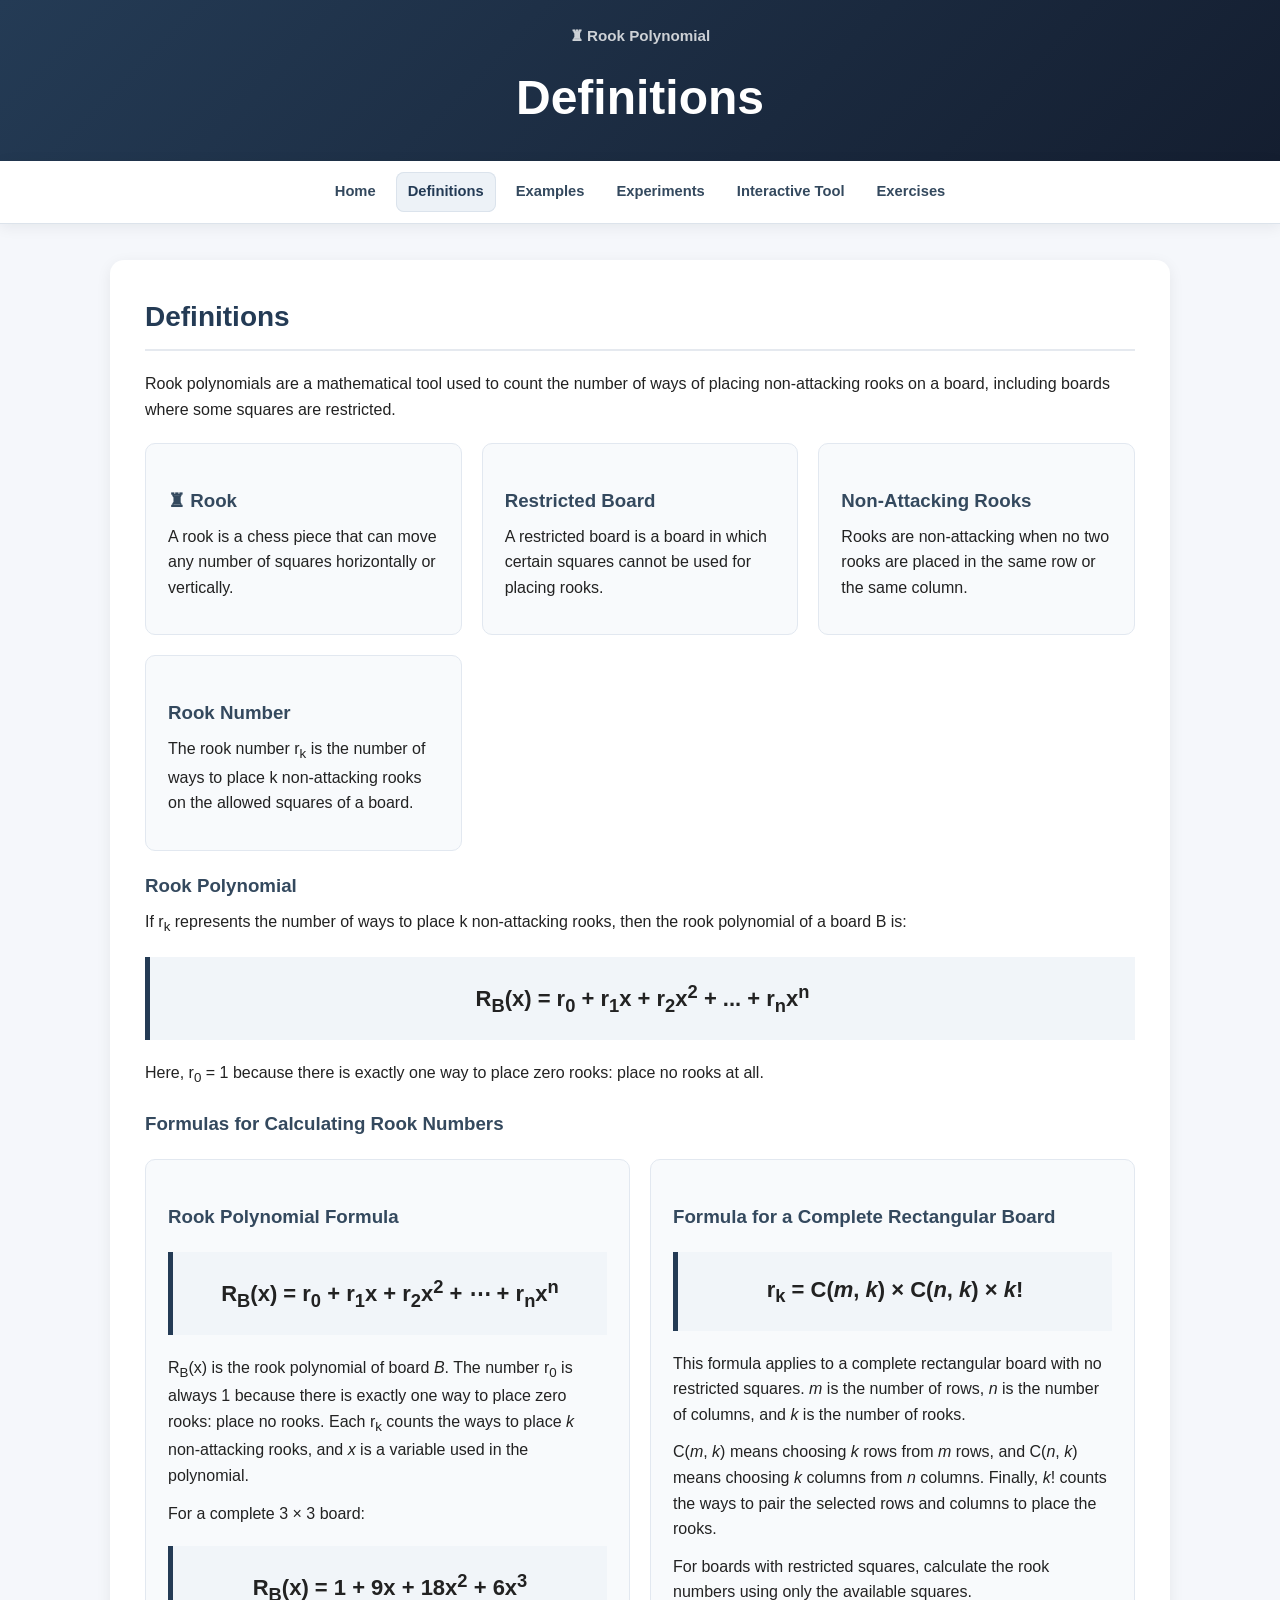
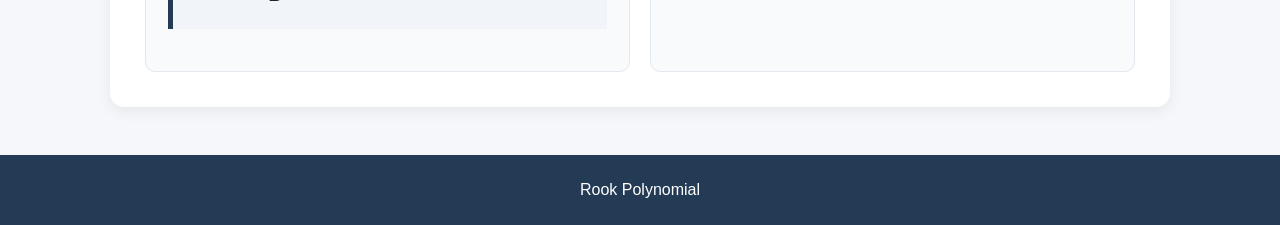
==== definitions.html @ cd8b01ed "Improve website design and fix quiz scrolling" ====
<!DOCTYPE html>
<html lang="en">
<head>
    <meta charset="UTF-8">
    <meta name="viewport" content="width=device-width, initial-scale=1.0">
    <meta name="theme-color" content="#17283d">
    <title>Definitions | Rook Polynomial</title>
    <link rel="stylesheet" href="style.css">
    <script src="script.js" defer></script>
</head>
<body class="section-page page-definitions">
    <header class="section-header">
        <a class="section-brand" href="index.html">♜ Rook Polynomial</a>
        <h1>Definitions</h1>
    </header>
    <nav class="site-nav" aria-label="Section navigation">
        <a href="index.html">Home</a>
        <a href="definitions.html">Definitions</a>
        <a href="examples.html">Examples</a>
        <a href="experiments.html">Experiments</a>
        <a href="tool.html">Interactive Tool</a>
        <a href="exercises.html">Exercises</a>
    </nav>
    <main class="section-main">
<section id="definitions" class="content-section">
    <h2>Definitions</h2>

    <p>
        Rook polynomials are a mathematical tool used to count
        the number of ways of placing non-attacking rooks on a
        board, including boards where some squares are restricted.
    </p>


    <div class="card-container">

        <div class="card">
            <h3>♜ Rook</h3>

            <p>
                A rook is a chess piece that can move any number
                of squares horizontally or vertically.
            </p>
        </div>


        <div class="card">
            <h3>Restricted Board</h3>

            <p>
                A restricted board is a board in which certain
                squares cannot be used for placing rooks.
            </p>
        </div>


        <div class="card">
            <h3>Non-Attacking Rooks</h3>

            <p>
                Rooks are non-attacking when no two rooks are
                placed in the same row or the same column.
            </p>
        </div>


        <div class="card">
            <h3>Rook Number</h3>

            <p>
                The rook number r<sub>k</sub> is the number of ways
                to place k non-attacking rooks on the allowed
                squares of a board.
            </p>
        </div>

    </div>


    <h3>Rook Polynomial</h3>

    <p>
        If r<sub>k</sub> represents the number of ways to place
        k non-attacking rooks, then the rook polynomial of a
        board B is:
    </p>


    <div class="formula">
        R<sub>B</sub>(x) =
        r<sub>0</sub> +
        r<sub>1</sub>x +
        r<sub>2</sub>x<sup>2</sup> +
        ... +
        r<sub>n</sub>x<sup>n</sup>
    </div>


    <p>
        Here, r<sub>0</sub> = 1 because there is exactly one way
        to place zero rooks: place no rooks at all.
    </p>

    <h3>Formulas for Calculating Rook Numbers</h3>

    <div class="card-container">
        <div class="card">
            <h3>Rook Polynomial Formula</h3>

            <div class="formula">
                R<sub>B</sub>(x) =
                r<sub>0</sub> +
                r<sub>1</sub>x +
                r<sub>2</sub>x<sup>2</sup> +
                &ctdot; +
                r<sub>n</sub>x<sup>n</sup>
            </div>

            <p>
                R<sub>B</sub>(x) is the rook polynomial of board
                <em>B</em>. The number r<sub>0</sub> is always 1
                because there is exactly one way to place zero
                rooks: place no rooks. Each r<sub>k</sub> counts
                the ways to place <em>k</em> non-attacking rooks,
                and <em>x</em> is a variable used in the polynomial.
            </p>

            <p>
                For a complete 3 × 3 board:
            </p>

            <div class="formula">
                R<sub>B</sub>(x) =
                1 + 9x + 18x<sup>2</sup> + 6x<sup>3</sup>
            </div>
        </div>

        <div class="card">
            <h3>Formula for a Complete Rectangular Board</h3>

            <div class="formula">
                r<sub>k</sub> =
                C(<em>m</em>, <em>k</em>) ×
                C(<em>n</em>, <em>k</em>) ×
                <em>k</em>!
            </div>

            <p>
                This formula applies to a complete rectangular
                board with no restricted squares. <em>m</em> is
                the number of rows, <em>n</em> is the number of
                columns, and <em>k</em> is the number of rooks.
            </p>

            <p>
                C(<em>m</em>, <em>k</em>) means choosing
                <em>k</em> rows from <em>m</em> rows, and
                C(<em>n</em>, <em>k</em>) means choosing
                <em>k</em> columns from <em>n</em> columns.
                Finally, <em>k</em>! counts the ways to pair the
                selected rows and columns to place the rooks.
            </p>

            <p>
                For boards with restricted squares, calculate the
                rook numbers using only the available squares.
            </p>
        </div>
    </div>

</section>
    </main>
    <footer>
        <p>Rook Polynomial</p>
    </footer>
</body>
</html>
---- style.css ----
* {
    box-sizing: border-box;
    margin: 0;
    padding: 0;
}

html {
    scroll-behavior: smooth;
}

body {
    font-family: Arial, sans-serif;
    background-color: #f5f7fb;
    color: #222;
    line-height: 1.6;
}


/* ---------- HEADER ---------- */

header {
    text-align: center;
    padding: 55px 20px;
    background: linear-gradient(135deg, #243b55, #141e30);
    color: white;
}

header h1 {
    font-size: 42px;
    margin-bottom: 10px;
}

header p {
    font-size: 19px;
    opacity: 0.9;
}


/* ---------- NAVIGATION ---------- */

nav {
    position: sticky;
    top: 0;
    z-index: 1000;

    display: flex;
    justify-content: center;
    flex-wrap: wrap;
    gap: 25px;

    padding: 15px;

    background-color: white;
    border-bottom: 1px solid #ddd;

    box-shadow: 0 2px 8px rgba(0, 0, 0, 0.08);
}

nav a {
    text-decoration: none;
    color: #243b55;
    font-weight: bold;

    transition: color 0.2s ease;
}

nav a:hover {
    color: #4b79a1;
}


/* ---------- MAIN CONTENT ---------- */

main {
    max-width: 1100px;
    margin: auto;
    padding: 40px 20px;
}

section {
    background-color: white;

    margin-bottom: 30px;
    padding: 35px;

    border-radius: 14px;

    box-shadow: 0 4px 15px rgba(0, 0, 0, 0.07);
}

section h2 {
    margin-bottom: 20px;

    color: #243b55;
    font-size: 28px;

    border-bottom: 2px solid #e5e9ef;
    padding-bottom: 10px;
}

section h3 {
    margin-top: 20px;
    margin-bottom: 8px;

    color: #34495e;
}

section p {
    margin-bottom: 12px;
}


/* ---------- MATHEMATICAL FORMULA ---------- */

.formula {
    margin: 20px 0;
    padding: 20px;

    text-align: center;

    background-color: #f1f5f9;

    border-left: 5px solid #243b55;

    font-size: 22px;
    font-weight: bold;
}


/* ---------- CARDS ---------- */

.card-container {
    display: grid;

    grid-template-columns: repeat(auto-fit, minmax(250px, 1fr));

    gap: 20px;

    margin-top: 20px;
}

.card {
    padding: 22px;

    background-color: #f8fafc;

    border: 1px solid #e2e8f0;
    border-radius: 10px;

    transition: transform 0.2s ease, box-shadow 0.2s ease;
}

.card:hover {
    transform: translateY(-3px);

    box-shadow: 0 6px 15px rgba(0, 0, 0, 0.08);
}


/* ---------- BUTTONS ---------- */

button {
    padding: 11px 20px;

    border: none;
    border-radius: 7px;

    background-color: #243b55;
    color: white;

    font-size: 15px;
    font-weight: bold;

    cursor: pointer;

    transition: background-color 0.2s ease, transform 0.2s ease;
}

button:hover {
    background-color: #344f6f;
    transform: translateY(-1px);
}


/* ---------- FOOTER ---------- */

footer {
    text-align: center;

    padding: 25px;

    background-color: #243b55;

    color: white;
}


/* ---------- MOBILE ---------- */
/* ---------- EXAMPLE BOARD ---------- */

.example-board {
    width: 240px;
    margin: 25px auto;

    border: 3px solid #243b55;
}

.board-row {
    display: flex;
}

.board-cell {
    width: 80px;
    height: 80px;

    border: 1px solid #243b55;

    background-color: #f8fafc;
}

.board-row:nth-child(even) .board-cell:nth-child(odd),
.board-row:nth-child(odd) .board-cell:nth-child(even) {
    background-color: #e2e8f0;
}

/* ---------- EXAMPLE ROOK PLACEMENTS ---------- */

.placement-group {
    margin-top: 25px;
}

.placement-grid {
    display: grid;
    grid-template-columns: repeat(auto-fit, minmax(100px, 1fr));
    gap: 15px;
    margin-top: 15px;
}

.small-board {
    width: 100px;
    height: 100px;
    margin: auto;

    border: 2px solid #243b55;
}

.small-board-row {
    display: flex;
}

.small-board-cell {
    width: 32px;
    height: 32px;

    border: 1px solid #243b55;

    display: flex;
    align-items: center;
    justify-content: center;

    background-color: #f8fafc;

    font-size: 20px;
}

.small-board-row:nth-child(even) .small-board-cell:nth-child(odd),
.small-board-row:nth-child(odd) .small-board-cell:nth-child(even) {
    background-color: #e2e8f0;
}

.placement-note {
    text-align: center;
    margin-top: 15px;
    font-weight: bold;
}

/* ---------- INTERACTIVE ACTIVITIES ---------- */

.activity-card {
    background-color: #f8fafc;
    border: 1px solid #e2e8f0;
    border-radius: 12px;
    padding: 28px;
    margin-top: 25px;
}

.activity-card h3 {
    margin-top: 0;
    color: #243b55;
}

.activity-question {
    text-align: center;
    margin-top: 20px;
}

.answer-button,
.count-button {
    margin: 6px;
}

.activity-result {
    margin-top: 20px;
    padding: 15px;
    border-radius: 8px;
    display: none;
    background-color: #eef2f7;
}

.activity-result.show {
    display: block;
}

.activity-options {
    display: grid;
    grid-template-columns: repeat(auto-fit, minmax(160px, 1fr));
    gap: 20px;
    margin-top: 20px;
}

.board-option {
    background-color: white;
    color: #222;
    border: 2px solid #dbe2ea;
    padding: 15px;
    border-radius: 10px;
}

.board-option:hover {
    background-color: #f1f5f9;
    color: #222;
}

.mini-board {
    width: 100px;
    margin: 0 auto 10px;
    border: 2px solid #243b55;
}

.mini-row {
    display: flex;
}

.mini-cell {
    width: 32px;
    height: 32px;

    border: 1px solid #243b55;

    display: flex;
    align-items: center;
    justify-content: center;

    background-color: #f8fafc;

    font-size: 18px;
}

.mini-row:nth-child(even) .mini-cell:nth-child(odd),
.mini-row:nth-child(odd) .mini-cell:nth-child(even) {
    background-color: #e2e8f0;
}

.choice-row {
    text-align: center;
    margin-top: 20px;
}
.board-2x2 {
    width: 166px;
    margin: 25px auto;
}

.board-2x2 .board-row {
    display: flex;
    width: 160px;
}

.board-2x2 .board-cell {
    width: 80px;
    height: 80px;
    flex-shrink: 0;
}

/* ---------- INTERACTIVE TOOL ---------- */

.tool-card {
    background-color: #f8fafc;
    border: 1px solid #e2e8f0;
    border-radius: 12px;
    padding: 25px;
    margin-top: 20px;
}

.tool-card h3 {
    margin-top: 0;
}

#board-size {
    padding: 10px;
    margin: 10px;
    border: 1px solid #cbd5e1;
    border-radius: 6px;
    font-size: 15px;
}

#interactive-board {
    display: flex;
    flex-direction: column;
    align-items: center;
    margin-top: 25px;
}

.interactive-row {
    display: flex;
}

.interactive-cell {
    width: 60px;
    height: 60px;
    border: 1px solid #243b55;
    background-color: #f8fafc;

    display: flex;
    align-items: center;
    justify-content: center;

    font-size: 20px;
    cursor: pointer;
}

.interactive-cell:hover {
    background-color: #e2e8f0;
}

.restricted-cell {
    background-color: #cbd5e1;
}

@media (max-width: 600px) {

    header h1 {
        font-size: 32px;
    }

    header p {
        font-size: 16px;
    }

    nav {
        gap: 12px;
    }

    nav a {
        font-size: 14px;
    }

    section {
        padding: 25px 20px;
    }

}

/* ---------- EXERCISES QUIZ ---------- */

.quiz-question-heading {
    display: flex;
    align-items: center;
    flex-wrap: wrap;
    gap: 10px;
}

.difficulty-badge {
    display: inline-block;
    padding: 3px 9px;
    border-radius: 999px;
    font-size: 12px;
    font-weight: bold;
    letter-spacing: 0.04em;
    line-height: 1.5;
    text-transform: uppercase;
}

.difficulty-badge.easy {
    background-color: #e5f5eb;
    color: #24623b;
}

.difficulty-badge.medium {
    background-color: #fff3d6;
    color: #76520b;
}

.difficulty-badge.hard {
    background-color: #fde8e7;
    color: #8c302b;
}

.quiz-options {
    display: grid;
    gap: 10px;
    min-width: 0;
    margin-top: 15px;
    border: 0;
}

.quiz-option-grid {
    grid-template-columns: repeat(auto-fit, minmax(180px, 1fr));
}

.exercise-answer {
    display: flex;
    align-items: flex-start;
    gap: 10px;
    width: 100%;
    min-width: 0;
    margin: 0;
    padding: 13px 15px;
    text-align: left;
    background-color: white;
    color: #222;
    border: 2px solid #dbe2ea;
    border-radius: 8px;
    cursor: pointer;
    transition: background-color 0.2s ease, border-color 0.2s ease;
}

.exercise-answer:hover,
.exercise-answer:focus-within {
    background-color: #f1f5f9;
    border-color: #243b55;
}

.exercise-answer input {
    flex: 0 0 auto;
    margin-top: 4px;
    accent-color: #243b55;
}

.quiz-board-option {
    display: grid;
    justify-items: center;
    align-content: start;
    gap: 7px;
    min-height: 195px;
    text-align: center;
}

.quiz-board-option input {
    justify-self: start;
}

.quiz-board-label {
    color: #243b55;
    font-weight: bold;
}

.quiz-board {
    display: grid;
    grid-template-columns: repeat(3, 32px);
    width: max-content;
    border: 2px solid #243b55;
}

.quiz-board--2 {
    grid-template-columns: repeat(2, 38px);
}

.quiz-board-diagram {
    margin: 14px auto;
}

.quiz-cell {
    display: flex;
    align-items: center;
    justify-content: center;
    width: 32px;
    height: 32px;
    border: 1px solid #243b55;
    background-color: #f8fafc;
    font-size: 19px;
    line-height: 1;
}

.quiz-board--2 .quiz-cell {
    width: 38px;
    height: 38px;
}

.quiz-board .quiz-cell:nth-child(6n + 1),
.quiz-board .quiz-cell:nth-child(6n + 3),
.quiz-board .quiz-cell:nth-child(6n + 5) {
    background-color: #e2e8f0;
}

.quiz-board--2 .quiz-cell:nth-child(4n + 1),
.quiz-board--2 .quiz-cell:nth-child(4n + 4) {
    background-color: #e2e8f0;
}

.quiz-cell.restricted {
    background-color: #cbd5e1;
    color: #475569;
}

.quiz-actions {
    display: flex;
    flex-wrap: wrap;
    gap: 12px;
    margin-top: 22px;
}

.secondary-button {
    background-color: #e2e8f0;
    color: #243b55;
}

.secondary-button:hover {
    background-color: #cbd5e1;
    color: #243b55;
}

.quiz-summary {
    margin-top: 20px;
}

.visually-hidden {
    position: absolute;
    width: 1px;
    height: 1px;
    padding: 0;
    margin: -1px;
    overflow: hidden;
    clip: rect(0, 0, 0, 0);
    white-space: nowrap;
    border: 0;
}

/* ---------- QUIZ SCORE ---------- */

.score-box {
    width: max-content;
    max-width: 100%;
    margin: 20px auto;
    padding: 12px 25px;
    background-color: #f1f5f9;
    border: 2px solid #243b55;
    border-radius: 10px;
    color: #243b55;
    font-size: 18px;
    font-weight: bold;
}

#exercises {
    overflow-anchor: none;
    scroll-margin-top: 72px;
}

@media (max-width: 600px) {
    .quiz-option-grid {
        grid-template-columns: 1fr;
    }

    .quiz-actions button {
        flex: 1 1 150px;
    }
}

/* ---------- MULTI-PAGE HOME AND SECTION NAVIGATION ---------- */

body.home-page {
    min-height: 100vh;
    display: flex;
    flex-direction: column;
    background: #101d2c;
}

.home-nav {
    position: relative;
    top: auto;
    justify-content: space-between;
    gap: 20px;
    padding: 15px clamp(18px, 5vw, 72px);
    background: #162538;
    border-bottom: 1px solid rgba(255, 255, 255, 0.12);
    box-shadow: none;
}

.nav-mark {
    display: grid;
    width: 38px;
    height: 38px;
    flex: 0 0 auto;
    place-items: center;
    color: #f4f6f8 !important;
    font-size: 1.55rem !important;
    background: #344d68;
    border: 1px solid rgba(255, 255, 255, 0.2);
    border-radius: 11px !important;
}

.nav-links {
    display: flex;
    justify-content: flex-end;
    flex-wrap: wrap;
    gap: 5px;
}

.home-nav .nav-links a {
    color: #d7e0e9;
}

.home-nav .nav-links a:hover {
    color: white;
    text-decoration: none;
    background: rgba(255, 255, 255, 0.08);
    box-shadow: none;
}

.home-nav .nav-links a[aria-current="page"] {
    color: #17283d;
    background: #e7edf3;
    box-shadow: none;
}

.home-main {
    position: relative;
    display: grid;
    width: 100%;
    max-width: none;
    flex: 1;
    place-items: center;
    overflow: hidden;
    padding: 0;
    background:
        radial-gradient(ellipse at 76% 48%, rgba(67, 98, 126, 0.32), transparent 35%),
        radial-gradient(ellipse at 20% 100%, rgba(40, 63, 85, 0.45), transparent 48%),
        #101d2c;
    isolation: isolate;
}

.home-hero {
    position: relative;
    display: grid;
    width: min(1480px, 100%);
    min-height: max(620px, calc(100vh - 140px));
    grid-template-columns: minmax(0, 1.1fr) minmax(0, 0.9fr);
    align-items: center;
    gap: clamp(24px, 5vw, 88px);
    padding: clamp(54px, 8vw, 130px);
    text-align: left;
    isolation: isolate;
}

.home-hero h1 {
    z-index: 1;
    max-width: 680px;
    margin: 0;
    color: #f5f2e9;
    font-size: clamp(4rem, 9.3vw, 8.5rem);
    letter-spacing: -0.075em;
    line-height: 0.94;
    text-shadow: 0 12px 40px rgba(0, 0, 0, 0.26);
    animation: title-arrive 700ms ease-out both;
}

.home-hero::before {
    position: absolute;
    z-index: -1;
    inset: 0;
    content: "";
    background-image:
        linear-gradient(rgba(224, 233, 240, 0.025) 1px, transparent 1px),
        linear-gradient(90deg, rgba(224, 233, 240, 0.025) 1px, transparent 1px);
    background-size: 58px 58px;
    mask-image: linear-gradient(90deg, transparent, black 25%, black 82%, transparent);
}

.home-hero::after {
    position: absolute;
    z-index: -1;
    right: -8%;
    top: 6%;
    width: 54%;
    aspect-ratio: 1;
    content: "";
    border: 1px solid rgba(234, 240, 246, 0.08);
    border-radius: 50%;
    box-shadow: 0 0 0 42px rgba(234, 240, 246, 0.022),
        0 0 0 84px rgba(234, 240, 246, 0.016);
}

.hero-visual {
    position: relative;
    display: grid;
    flex: 0 0 auto;
    place-items: center;
    justify-self: center;
    margin: 0;
    padding: clamp(18px, 2.2vw, 30px);
    background: rgba(220, 231, 239, 0.045);
    border: 1px solid rgba(222, 233, 242, 0.16);
    border-radius: 8px;
    box-shadow: 0 34px 90px rgba(0, 0, 0, 0.32), 0 0 0 14px rgba(220, 231, 239, 0.025);
    transform: rotate(2deg);
    animation: board-arrive 900ms ease-out both, board-drift 8s ease-in-out 900ms infinite;
}

.hero-equation,
.hero-coordinate {
    position: absolute;
    z-index: 1;
    color: #dbe5ee;
    font-weight: 700;
}

.hero-equation {
    top: -16px;
    left: -30px;
    padding: 9px 13px;
    color: #142438;
    font-size: 1.05rem;
    background: #e9e4d8;
    border-radius: 4px;
    box-shadow: 0 8px 24px rgba(8, 17, 27, 0.24);
    transform: rotate(-6deg);
}

.hero-coordinate {
    right: -25px;
    bottom: -18px;
    padding: 7px 11px;
    color: #e6edf3;
    font-size: 0.82rem;
    letter-spacing: 0.12em;
    background: #344d66;
    border: 1px solid rgba(255, 255, 255, 0.16);
    border-radius: 4px;
    transform: rotate(4deg);
}

.hero-board {
    display: grid;
    grid-template-columns: repeat(5, clamp(38px, 6.7vw, 88px));
    overflow: hidden;
    border: 4px solid #d7d0c2;
    border-radius: 2px;
    box-shadow: 0 14px 32px rgba(8, 17, 27, 0.3);
}

.hero-board span {
    display: grid;
    width: clamp(38px, 6.7vw, 88px);
    aspect-ratio: 1;
    place-items: center;
    color: #21364d;
    font-size: clamp(25px, 4.4vw, 54px);
    background-color: #b9c5ce;
}

.hero-board span:nth-child(10n + 2),
.hero-board span:nth-child(10n + 4),
.hero-board span:nth-child(10n + 6),
.hero-board span:nth-child(10n + 8),
.hero-board span:nth-child(10n + 10),
.hero-board span:nth-child(10n + 11),
.hero-board span:nth-child(10n + 13),
.hero-board span:nth-child(10n + 15),
.hero-board span:nth-child(10n + 17),
.hero-board span:nth-child(10n + 19),
.hero-board span:nth-child(10n + 22),
.hero-board span:nth-child(10n + 24),
.hero-board span:nth-child(10n + 26),
.hero-board span:nth-child(10n + 28),
.hero-board span:nth-child(10n + 30),
.hero-board span:nth-child(10n + 31),
.hero-board span:nth-child(10n + 33),
.hero-board span:nth-child(10n + 35),
.hero-board span:nth-child(10n + 37),
.hero-board span:nth-child(10n + 39),
.hero-board span:nth-child(10n + 42),
.hero-board span:nth-child(10n + 44),
.hero-board span:nth-child(10n + 46),
.hero-board span:nth-child(10n + 48),
.hero-board span:nth-child(10n + 50) {
    background-color: #f1ede2;
}

.site-nav a:focus-visible,
.section-brand:focus-visible {
    outline: 3px solid #7ba8d4;
    outline-offset: 3px;
}

.home-page footer {
    padding: 18px 22px;
    background: #162538;
    color: #d7e0e9;
    font-size: 0.9rem;
}

.home-page footer p,
.section-page footer p {
    margin: 0;
}

.section-header {
    display: flex;
    min-height: 150px;
    flex-direction: column;
    align-items: center;
    justify-content: center;
    gap: 12px;
    padding: 24px 20px;
}

.section-header h1 {
    margin: 0;
    font-size: clamp(2rem, 5vw, 3rem);
}

.section-brand {
    color: rgba(255, 255, 255, 0.78);
    font-size: 0.95rem;
    font-weight: 700;
    text-decoration: none;
    transition: color 180ms ease;
}

.section-brand:hover {
    color: white;
}

.site-nav {
    position: sticky;
    top: 0;
    z-index: 1000;
    display: flex;
    justify-content: center;
    flex-wrap: wrap;
    gap: 8px;
    padding: 11px 16px;
    background: rgba(255, 255, 255, 0.96);
    border-bottom: 1px solid #dce3eb;
    box-shadow: 0 3px 14px rgba(20, 30, 48, 0.07);
    backdrop-filter: blur(12px);
}

.site-nav.home-nav {
    background: #162538;
    border-bottom-color: rgba(255, 255, 255, 0.12);
    box-shadow: none;
}

.site-nav a {
    padding: 8px 12px;
    color: #34495e;
    font-size: 0.92rem;
    font-weight: 700;
    text-decoration: none;
    border-radius: 8px;
    transition: color 180ms ease, background-color 180ms ease;
}

.site-nav a:hover,
.site-nav a[aria-current="page"] {
    color: #243b55;
    background-color: #edf2f7;
    box-shadow: inset 0 0 0 1px #dbe3ec;
}

.site-nav a:hover:not([aria-current="page"]) {
    text-decoration: underline;
    text-underline-offset: 4px;
    box-shadow: none;
}

.site-nav a[aria-current="page"] {
    font-weight: 700;
}

.section-main {
    width: min(1100px, 100%);
    margin: 0 auto;
    padding: 36px 20px 48px;
}

.section-main > section {
    margin-bottom: 0;
}

.section-page footer {
    padding: 22px;
}

@keyframes title-arrive {
    from {
        opacity: 0;
        transform: translateY(12px);
    }
    to {
        opacity: 1;
        transform: translateY(0);
    }
}

@keyframes board-arrive {
    from {
        opacity: 0;
        transform: translateY(18px) rotate(2deg);
    }
    to {
        opacity: 1;
        transform: translateY(0) rotate(2deg);
    }
}

@keyframes board-drift {
    0%, 100% {
        transform: translateY(0) rotate(2deg);
    }
    50% {
        transform: translateY(-9px) rotate(1deg);
    }
}

@media (max-width: 820px) {
    .home-hero {
        min-height: 0;
        grid-template-columns: 1fr;
        justify-items: center;
        gap: clamp(42px, 8vw, 64px);
        padding: 72px 28px 88px;
        text-align: center;
    }

    .home-hero h1 {
        max-width: 760px;
        font-size: clamp(3.8rem, 12vw, 6.5rem);
    }

    .hero-visual {
        justify-self: center;
    }

    .hero-board {
        grid-template-columns: repeat(5, clamp(38px, 11vw, 72px));
    }

    .hero-board span {
        width: clamp(38px, 11vw, 72px);
    }
}

@media (max-width: 680px) {
    .home-nav {
        align-items: flex-start;
        flex-direction: column;
        gap: 10px;
        padding: 12px 18px;
    }

    .nav-links {
        width: 100%;
        justify-content: flex-start;
    }

    .home-nav .nav-links a {
        padding: 6px 8px;
        font-size: 0.82rem;
    }

    .site-nav {
        gap: 4px;
        padding: 8px;
    }

    .site-nav a {
        padding: 7px 9px;
        font-size: 0.84rem;
    }

    .section-main {
        padding: 24px 12px 36px;
    }

    .section-main > section {
        padding: 24px 18px;
    }
}

@media (max-width: 380px) {
    .home-hero {
        gap: 42px;
        padding: 56px 16px 72px;
    }

    .home-hero h1 {
        font-size: clamp(3.3rem, 14vw, 4.2rem);
    }

    .hero-visual {
        padding: 15px;
    }

    .hero-board {
        grid-template-columns: repeat(5, clamp(34px, 14vw, 52px));
    }

    .hero-board span {
        width: clamp(34px, 14vw, 52px);
    }

    .site-nav a {
        padding: 6px 7px;
        font-size: 0.78rem;
    }

    .home-nav .nav-links a {
        padding: 5px 6px;
        font-size: 0.75rem;
    }

    .interactive-cell {
        width: 48px;
        height: 48px;
        flex: 0 0 48px;
    }
}

@media (prefers-reduced-motion: reduce) {
    *,
    *::before,
    *::after {
        scroll-behavior: auto !important;
        animation-duration: 0.01ms !important;
        animation-iteration-count: 1 !important;
        transition-duration: 0.01ms !important;
    }
}
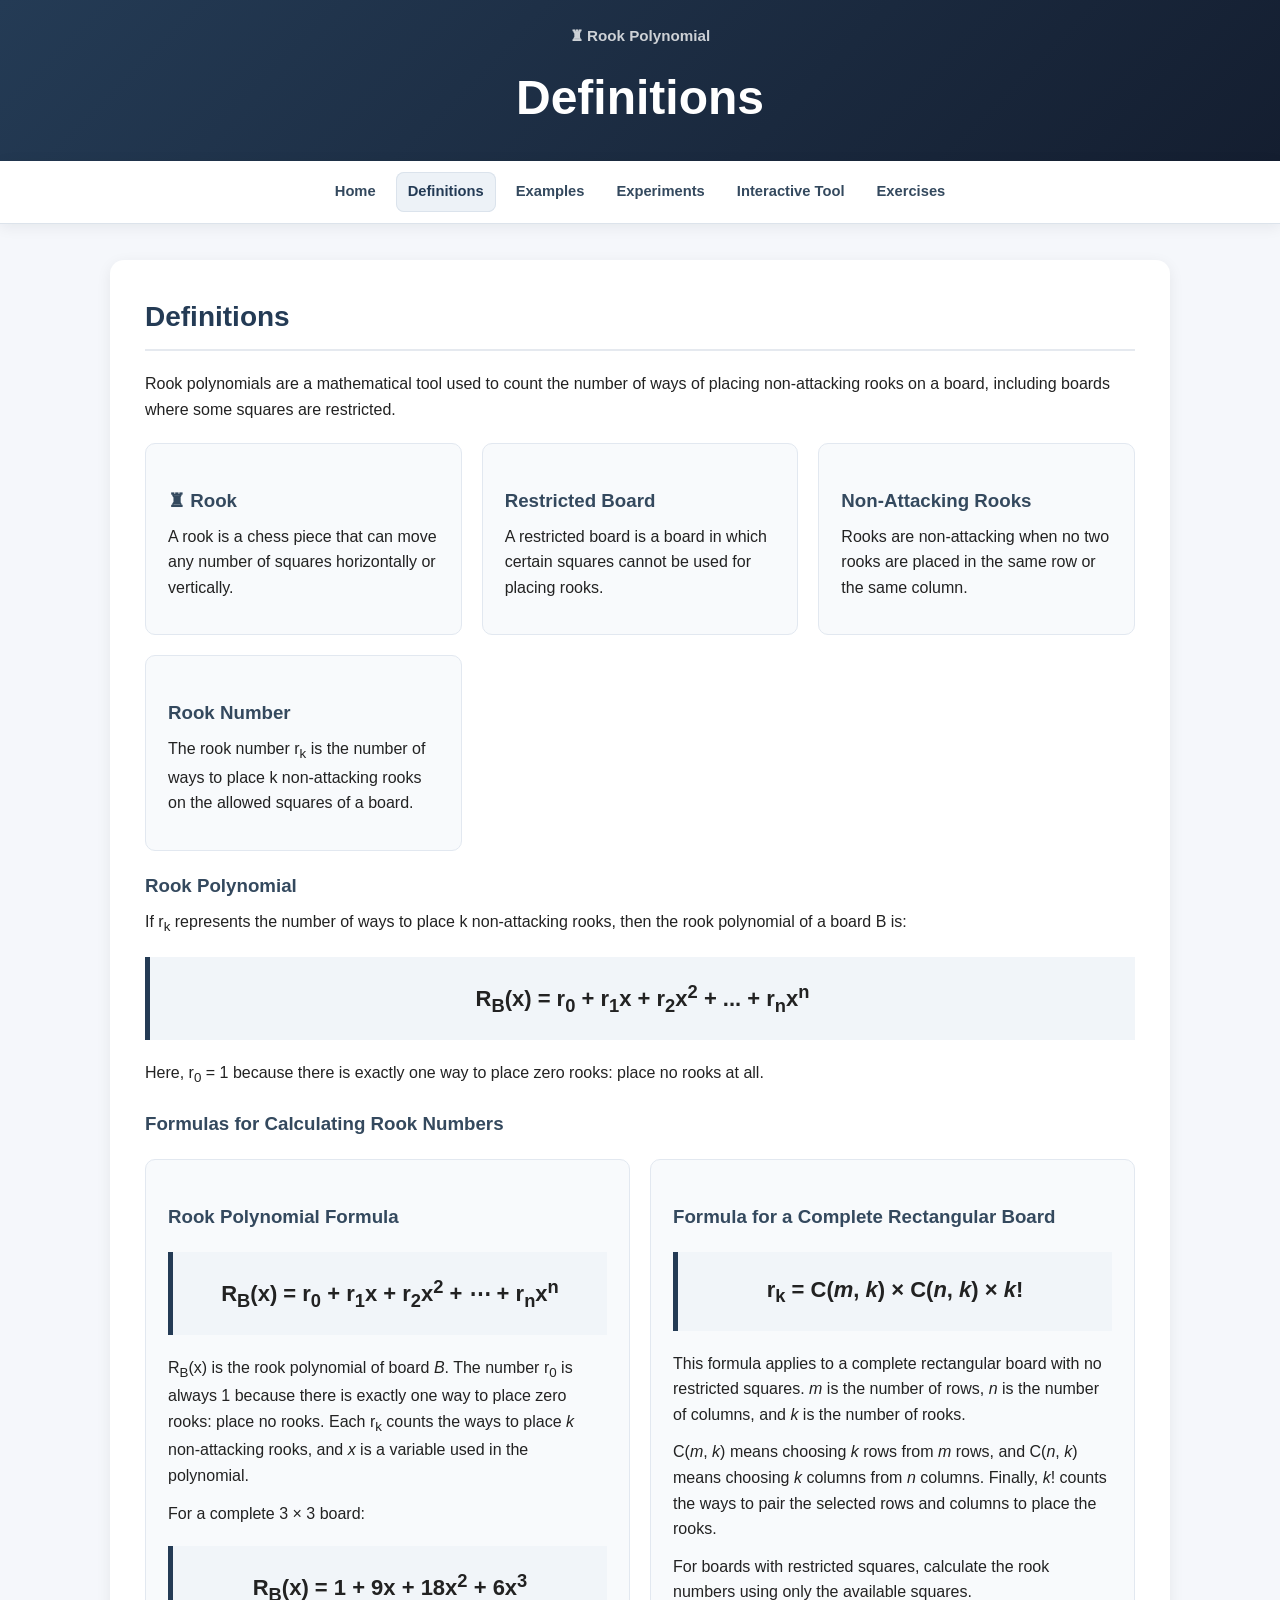
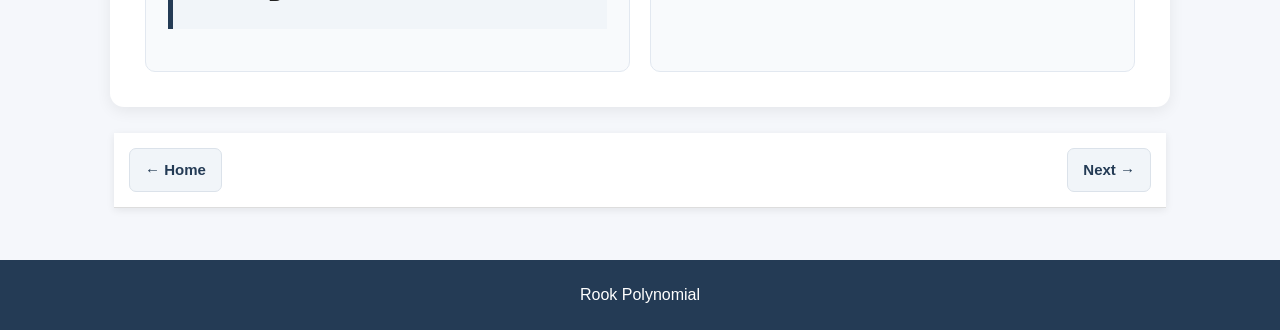
==== commit 5d3c6687: "Improve navigation and quiz experience" ====
--- a/definitions.html
+++ b/definitions.html
@@ -169,6 +169,10 @@
     </div>
 
 </section>
+<nav class="page-navigation" aria-label="Page navigation">
+    <a href="index.html">← Home</a>
+    <a href="examples.html">Next →</a>
+</nav>
     </main>
     <footer>
         <p>Rook Polynomial</p>
--- a/style.css
+++ b/style.css
@@ -530,6 +530,31 @@
     border-color: #243b55;
 }
 
+.exercise-answer.is-selected {
+    background-color: #edf2f7;
+    border-color: #64748b;
+    box-shadow: inset 0 0 0 1px #64748b;
+}
+
+.exercise-answer.is-correct {
+    background-color: #e5f5eb;
+    border-color: #287044;
+    color: #1f5132;
+}
+
+.exercise-answer.is-incorrect {
+    background-color: #fde8e7;
+    border-color: #a63a32;
+    color: #7f1d1d;
+}
+
+.answer-state {
+    margin-left: auto;
+    color: inherit;
+    font-size: 0.88rem;
+    font-weight: 700;
+}
+
 .exercise-answer input {
     flex: 0 0 auto;
     margin-top: 4px;
@@ -604,11 +629,47 @@
 
 .quiz-actions {
     display: flex;
+    align-items: center;
     flex-wrap: wrap;
     gap: 12px;
     margin-top: 22px;
 }
 
+.quiz-navigation {
+    display: flex;
+    flex-wrap: wrap;
+    gap: 12px;
+}
+
+.quiz-progress {
+    max-width: 560px;
+    margin: 20px auto;
+    color: #243b55;
+    font-weight: 700;
+}
+
+.quiz-progress p {
+    margin-bottom: 7px;
+    text-align: center;
+}
+
+.quiz-progress progress {
+    display: block;
+    width: 100%;
+    height: 12px;
+    accent-color: #243b55;
+}
+
+.quiz-question[hidden] {
+    display: none !important;
+}
+
+.quiz-actions button:disabled {
+    background-color: #e2e8f0;
+    color: #243b55;
+    cursor: not-allowed;
+}
+
 .secondary-button {
     background-color: #e2e8f0;
     color: #243b55;
@@ -621,6 +682,11 @@
 
 .quiz-summary {
     margin-top: 20px;
+}
+
+.quiz-summary:focus {
+    outline: 3px solid #4b79a1;
+    outline-offset: 3px;
 }
 
 .visually-hidden {
@@ -651,7 +717,6 @@
 }
 
 #exercises {
-    overflow-anchor: none;
     scroll-margin-top: 72px;
 }
 
@@ -988,6 +1053,63 @@
     margin-bottom: 0;
 }
 
+.page-navigation {
+    display: flex;
+    align-items: center;
+    justify-content: space-between;
+    gap: 16px;
+    margin: 26px 4px 4px;
+}
+
+.page-navigation a {
+    display: inline-flex;
+    min-height: 42px;
+    align-items: center;
+    padding: 9px 15px;
+    border: 1px solid #dbe2ea;
+    border-radius: 7px;
+    background-color: #f1f5f9;
+    color: #243b55;
+    font-size: 15px;
+    font-weight: 700;
+    text-decoration: none;
+    transition: background-color 0.2s ease, border-color 0.2s ease, transform 0.2s ease;
+}
+
+.page-navigation a:hover {
+    transform: translateY(-1px);
+    border-color: #cbd5e1;
+    background-color: #e2e8f0;
+}
+
+.home-page-navigation {
+    justify-content: center;
+    margin: 0 20px 30px;
+}
+
+.home-page-navigation a {
+    border-color: #344f6f;
+    background-color: #243b55;
+    color: #fff;
+}
+
+.home-page-navigation a:hover,
+.home-page-navigation a:focus-visible,
+.home-page-navigation a:active {
+    border-color: #344f6f;
+    background-color: #344f6f;
+    color: #fff;
+}
+
+.home-page-navigation a:focus-visible {
+    outline: 3px solid #f5f2e9;
+    outline-offset: 3px;
+}
+
+.home-page-navigation a:active {
+    transform: translateY(0);
+}
+
 .section-page footer {
     padding: 22px;
 }
@@ -1086,6 +1208,18 @@
     .section-main > section {
         padding: 24px 18px;
     }
+
+    .page-navigation {
+        flex-wrap: wrap;
+        gap: 10px;
+        margin: 20px 2px 4px;
+    }
+
+    .page-navigation a {
+        flex: 1 1 auto;
+        justify-content: center;
+        text-align: center;
+    }
 }
 
 @media (max-width: 380px) {
